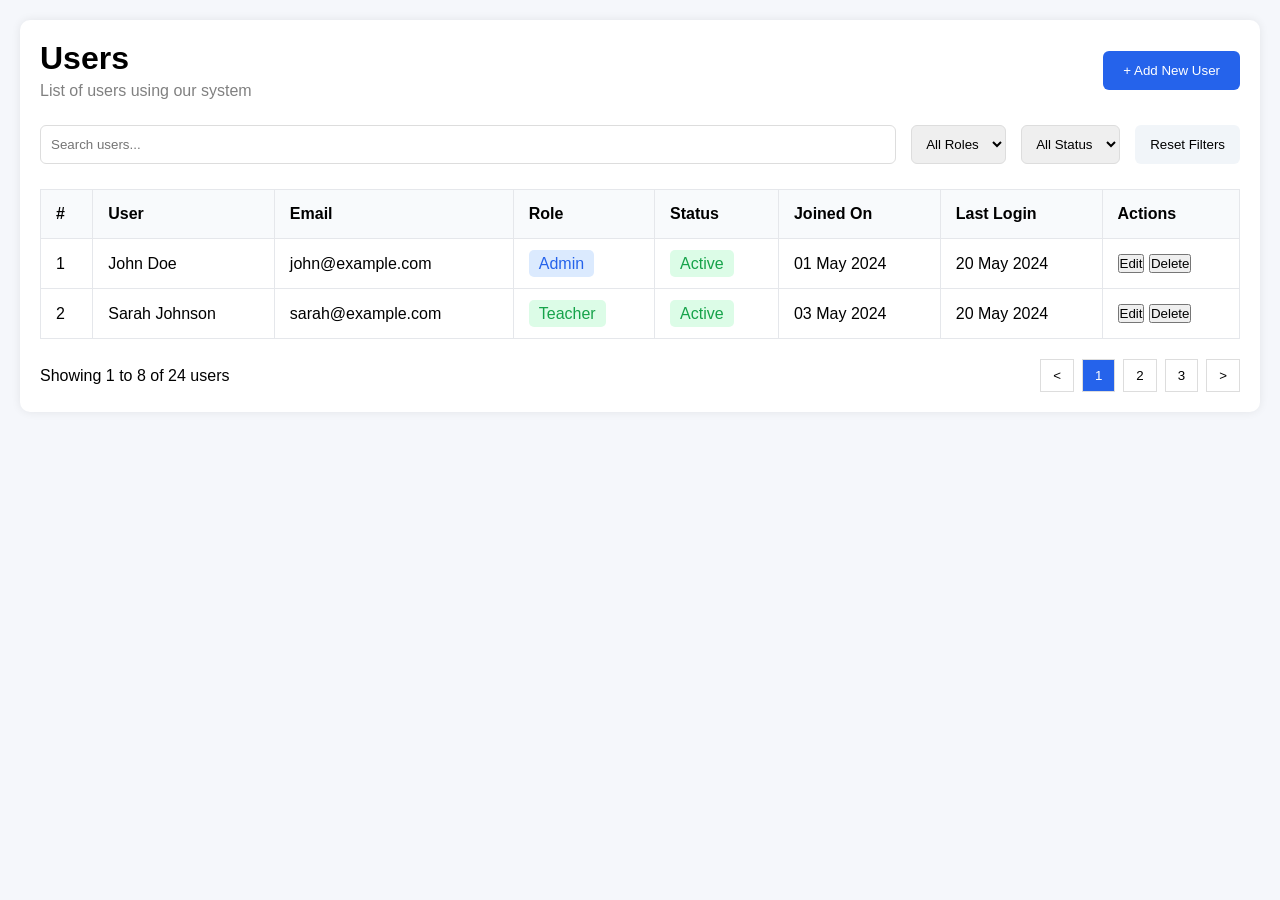
==== pages/adduser.html @ dc06241a "updated all pages" ====
<!DOCTYPE html>
<html lang="en">
<head>
    <meta charset="UTF-8">
    <meta name="viewport" content="width=device-width, initial-scale=1.0">
    <title>Users Dashboard</title>
    <link rel="stylesheet" href="/style/adduser.css">
</head>
<body>

<div class="container">

    <header class="top-header">
        <div>
            <h1>Users</h1>
            <p>List of users using our system</p>
        </div>

        <button class="add-btn">+ Add New User</button>
    </header>

    <section class="filters">
        <input type="text" placeholder="Search users...">

        <select>
            <option>All Roles</option>
            <option>Admin</option>
            <option>Teacher</option>
            <option>Student</option>
        </select>

        <select>
            <option>All Status</option>
            <option>Active</option>
            <option>Inactive</option>
        </select>

        <button class="reset-btn">Reset Filters</button>
    </section>

    <section class="users-table">
        <table>
            <thead>
                <tr>
                    <th>#</th>
                    <th>User</th>
                    <th>Email</th>
                    <th>Role</th>
                    <th>Status</th>
                    <th>Joined On</th>
                    <th>Last Login</th>
                    <th>Actions</th>
                </tr>
            </thead>

            <tbody>
                <tr>
                    <td>1</td>
                    <td>John Doe</td>
                    <td>john@example.com</td>
                    <td><span class="admin">Admin</span></td>
                    <td><span class="active">Active</span></td>
                    <td>01 May 2024</td>
                    <td>20 May 2024</td>
                    <td>
                        <button>Edit</button>
                        <button>Delete</button>
                    </td>
                </tr>

                <tr>
                    <td>2</td>
                    <td>Sarah Johnson</td>
                    <td>sarah@example.com</td>
                    <td><span class="teacher">Teacher</span></td>
                    <td><span class="active">Active</span></td>
                    <td>03 May 2024</td>
                    <td>20 May 2024</td>
                    <td>
                        <button>Edit</button>
                        <button>Delete</button>
                    </td>
                </tr>
            </tbody>
        </table>
    </section>

    <footer class="footer">
        <p>Showing 1 to 8 of 24 users</p>

        <div class="pagination">
            <button>&lt;</button>
            <button class="current">1</button>
            <button>2</button>
            <button>3</button>
            <button>&gt;</button>
        </div>
    </footer>

</div>

</body>
</html>
---- style/adduser.css ----
*{
    margin:0;
    padding:0;
    box-sizing:border-box;
    font-family:Arial, sans-serif;
}

body{
    background:#f5f7fb;
    padding:20px;
}

.container{
    background:white;
    border-radius:10px;
    padding:20px;
    box-shadow:0 0 10px rgba(0,0,0,0.08);
}

.top-header{
    display:flex;
    justify-content:space-between;
    align-items:center;
    margin-bottom:25px;
}

.top-header p{
    color:gray;
    margin-top:5px;
}

.add-btn{
    background:#2563eb;
    color:white;
    border:none;
    padding:12px 20px;
    border-radius:6px;
    cursor:pointer;
}

.filters{
    display:flex;
    gap:15px;
    margin-bottom:25px;
}

.filters input,
.filters select{
    padding:10px;
    border:1px solid #ddd;
    border-radius:6px;
}

.filters input{
    flex:1;
}

.reset-btn{
    padding:10px 15px;
    border:none;
    background:#f1f5f9;
    cursor:pointer;
    border-radius:6px;
}

table{
    width:100%;
    border-collapse:collapse;
}

th,td{
    padding:15px;
    border:1px solid #e5e7eb;
    text-align:left;
}

th{
    background:#f8fafc;
}

.admin{
    background:#dbeafe;
    color:#2563eb;
    padding:5px 10px;
    border-radius:5px;
}

.teacher{
    background:#dcfce7;
    color:#16a34a;
    padding:5px 10px;
    border-radius:5px;
}

.active{
    background:#dcfce7;
    color:#16a34a;
    padding:5px 10px;
    border-radius:5px;
}

.footer{
    margin-top:20px;
    display:flex;
    justify-content:space-between;
    align-items:center;
}

.pagination{
    display:flex;
    gap:8px;
}

.pagination button{
    padding:8px 12px;
    border:1px solid #ddd;
    background:white;
    cursor:pointer;
}

.current{
    background:#2563eb !important;
    color:white;
}
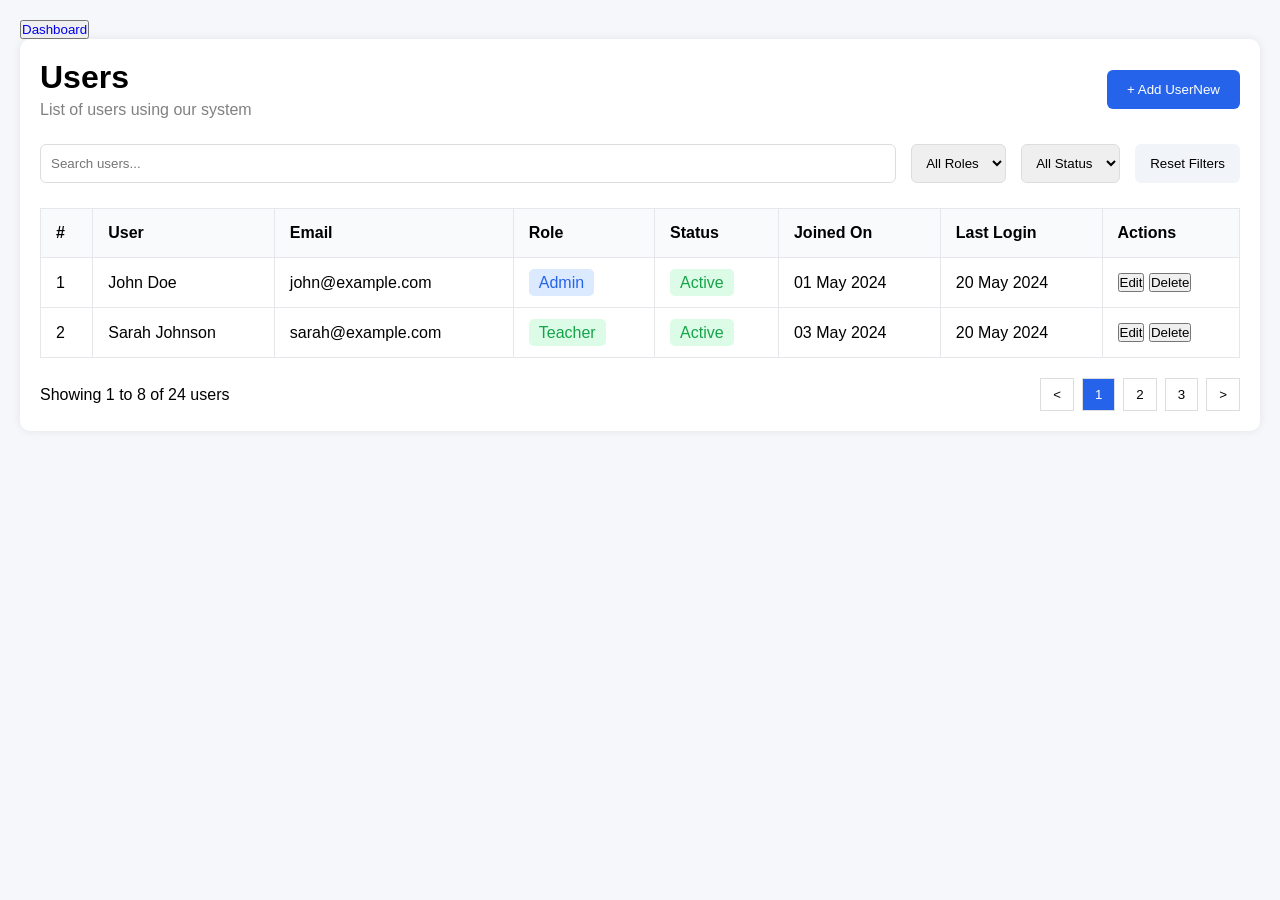
==== commit e4e86eea: "added admin dashboard" ====
--- a/pages/adduser.html
+++ b/pages/adduser.html
@@ -6,6 +6,9 @@
     <title>Users Dashboard</title>
     <link rel="stylesheet" href="/style/adduser.css">
 </head>
+    <header>
+      <button><a href="/pages/admindashboard.html" style="text-decoration: none; ">Dashboard</a></button>
+    </header>
 <body>
 
 <div class="container">
@@ -16,7 +19,7 @@
             <p>List of users using our system</p>
         </div>
 
-        <button class="add-btn">+ Add New User</button>
+        <button class="add-btn"> <a href="/pages/createuser.html " style="text-decoration: none; color: white">+ Add UserNew</a> </button>
     </header>
 
     <section class="filters">
